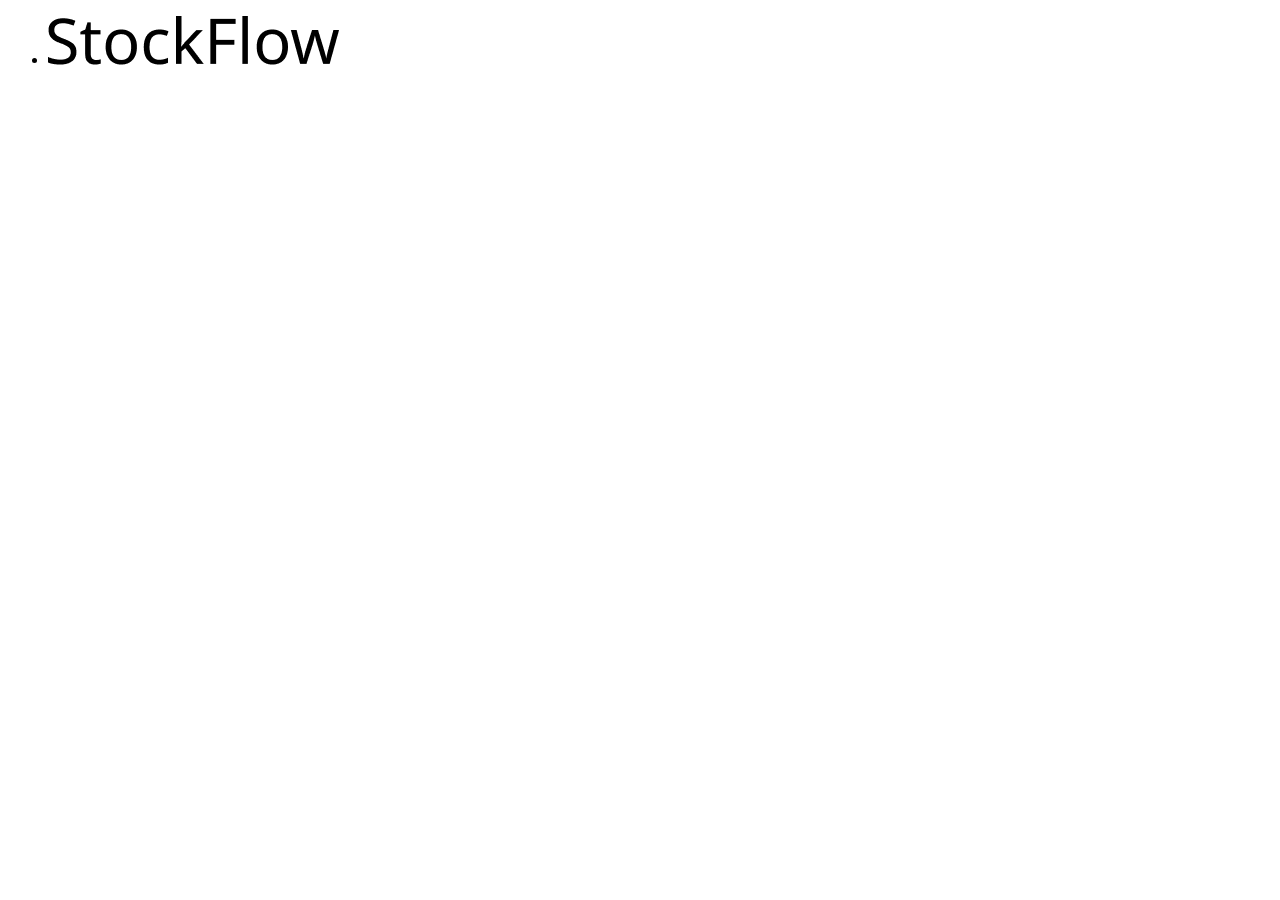
==== Spac_Lagersystem/frontend/index.html @ 48f7cf1b "Added primary frontend parts" ====
<!DOCTYPE html>
<html>
    <head>
        <meta charset="UTF-8">
        <link rel="stylesheet" href="styles.css">
    </head>
    <body>
        <header>
            <nav>
                <ul>
                    <li class="logo">
                        <img src="images/StockFlow.png" class="icon"> 
                    </li>
                </ul>
            </nav>
        </header>
        <script src="script.js"></script>
    </body>
</html>
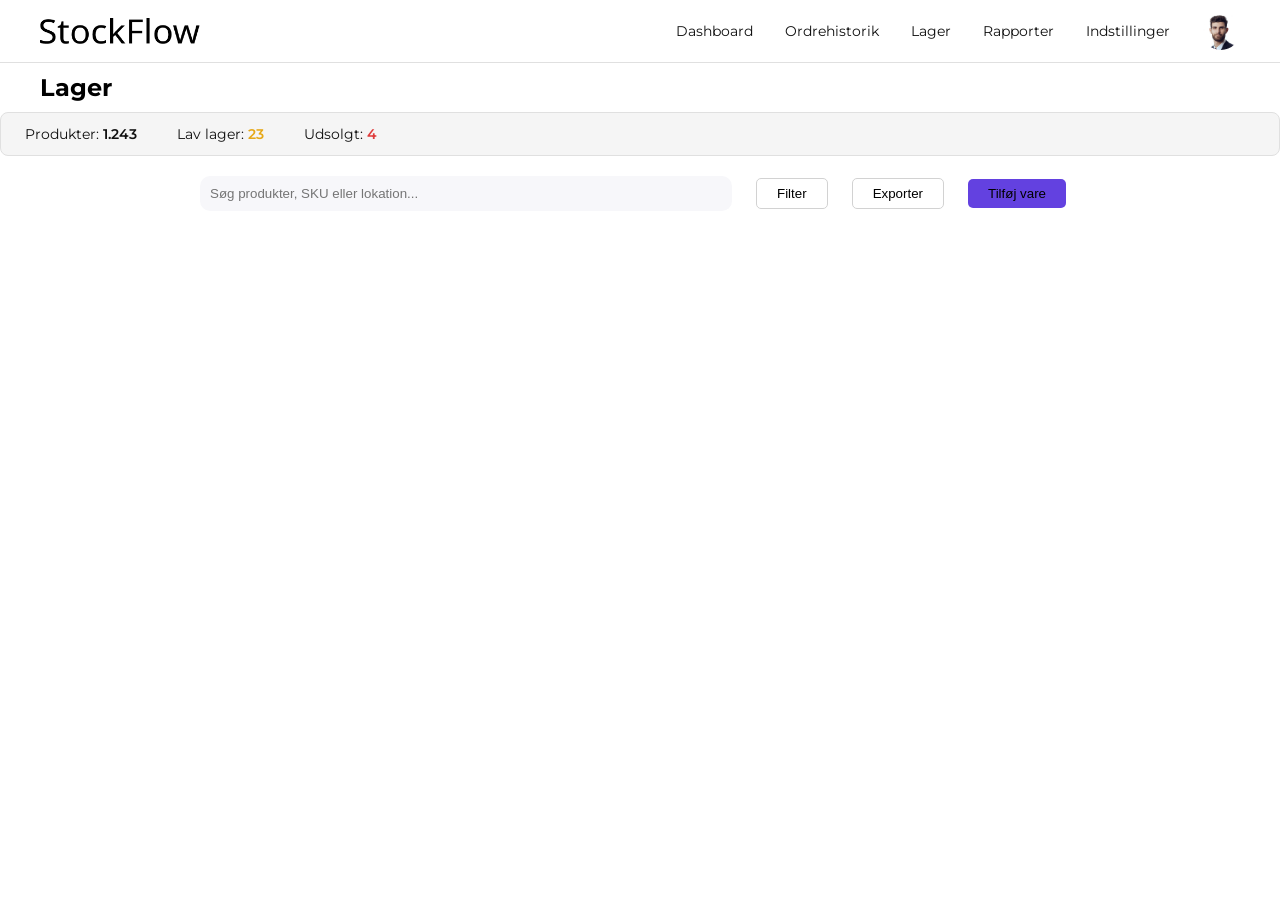
==== commit 24953fba: "Added codes" ====
--- a/Spac_Lagersystem/frontend/index.html
+++ b/Spac_Lagersystem/frontend/index.html
@@ -2,18 +2,45 @@
 <html>
     <head>
         <meta charset="UTF-8">
-        <link rel="stylesheet" href="styles.css">
+        <link rel="stylesheet" href="style.css">
+        <link href="https://fonts.googleapis.com/css2?family=Montserrat:wght@400;700&display=swap" rel="stylesheet">
     </head>
     <body>
         <header>
-            <nav>
-                <ul>
-                    <li class="logo">
-                        <img src="images/StockFlow.png" class="icon"> 
-                    </li>
-                </ul>
-            </nav>
+            <div>
+                <nav>
+                    <img src="images/StockFlow.png" class="logo"> 
+                    <ul>
+                        <li><a href="#">Dashboard</a></li>
+                        <li><a href="#">Ordrehistorik</a></li>
+                        <li><a href="#">Lager</a></li>
+                        <li><a href="#">Rapporter</a></li>
+                        <li><a href="#">Indstillinger</a></li>
+                        <li><img src="images/alex.jpg" alt="User Profile" class="circle-pic"></li>
+                    </ul>
+                </nav>
+            </div>
         </header>
+
+        <main>
+            <section>
+                <h1>Lager</h1>
+                <div class="stats-bar">
+                    <span class="stat">Produkter: <strong>1.243</strong></span>
+                    <span class="stat">Lav lager: <strong class="warning">23</strong></span>
+                    <span class="stat">Udsolgt: <strong class="danger">4</strong></span>
+                </div>
+            </section>
+
+            <section>
+                <div class="search-bar">
+                    <input type="text" placeholder="Søg produkter, SKU eller lokation...">
+                    <button class="btn filter">Filter</button>
+                    <button class="btn export">Exporter</button>
+                    <button class="btn add">Tilføj vare</button>
+            </section>
+
+        </main>
         <script src="script.js"></script>
     </body>
 </html>
--- a/Spac_Lagersystem/frontend/style.css
+++ b/Spac_Lagersystem/frontend/style.css
@@ -0,0 +1,124 @@
+body {
+    margin: 0;
+    padding: 0;
+    font-family: 'Montserrat', sans-serif;
+    background-color: #fff;
+}
+
+header {
+    border-bottom: 1px solid #e0e0e0;
+    margin-bottom: 10px;
+}
+
+nav {
+    display: flex;
+    align-items: center;
+    justify-content: space-between;
+    padding: 12px 40px;
+}
+
+.logo {
+    width: 160px;
+    cursor: pointer;
+    flex-shrink: 0;
+}
+
+nav ul {
+    list-style: none;
+    margin: 0;
+    padding: 0;
+    display: flex;
+    align-items: center;
+    gap: 32px;
+}
+
+nav ul li {
+    display: flex;
+    align-items: center;
+}
+
+nav ul li a {
+    color: #111;
+    text-decoration: none;
+    font-size: 14px;
+    font-weight: 400;
+    white-space: nowrap;
+}
+
+nav ul li a:hover {
+    color: #555;
+}
+
+.circle-pic {
+    width: 38px;
+    height: 38px;
+    border-radius: 50%;
+    object-fit: cover;
+    cursor: pointer;
+}
+
+h1{
+    margin-top: 0px;
+    margin-left: 40px;
+    font-weight: light;
+    margin-bottom: 0px;
+}
+
+section .product-overview{
+    background-color: #555;
+}
+
+.stats-bar {
+    margin-top: 10px;
+    background-color: #f5f5f5;
+    border: 1px solid #e0e0e0;
+    border-radius: 8px;
+    padding: 12px 24px;
+    display: flex;
+    align-items: center;
+    gap: 40px;
+}
+
+.stat {
+    font-size: 14px;
+    font-family: 'Montserrat', sans-serif;
+    color: #111;
+    font-weight: 400;
+}
+
+.stat strong {
+    font-weight: 600;
+}
+
+.warning {
+    color: #e6a817;  /* amber/orange */
+}
+
+.danger {
+    color: #e03c3c;  /* red */
+}
+
+.search-bar input{
+    background-color: #F7F7FA;
+    padding: 10px;
+    width: 40%;
+    margin-top: 20px;
+    margin-left: 200px;
+    border: none;
+    border-radius: 10px;
+}
+.btn{
+    margin-left: 20px;
+    padding: 7px 20px;
+}
+.filter, .export{
+    background-color: white;
+    border: 1px solid #d2d2d2;
+    border-radius: 5px;
+}
+
+.add{
+    background-color: #6341E0;
+    border: none;
+    border-radius: 5px;
+}
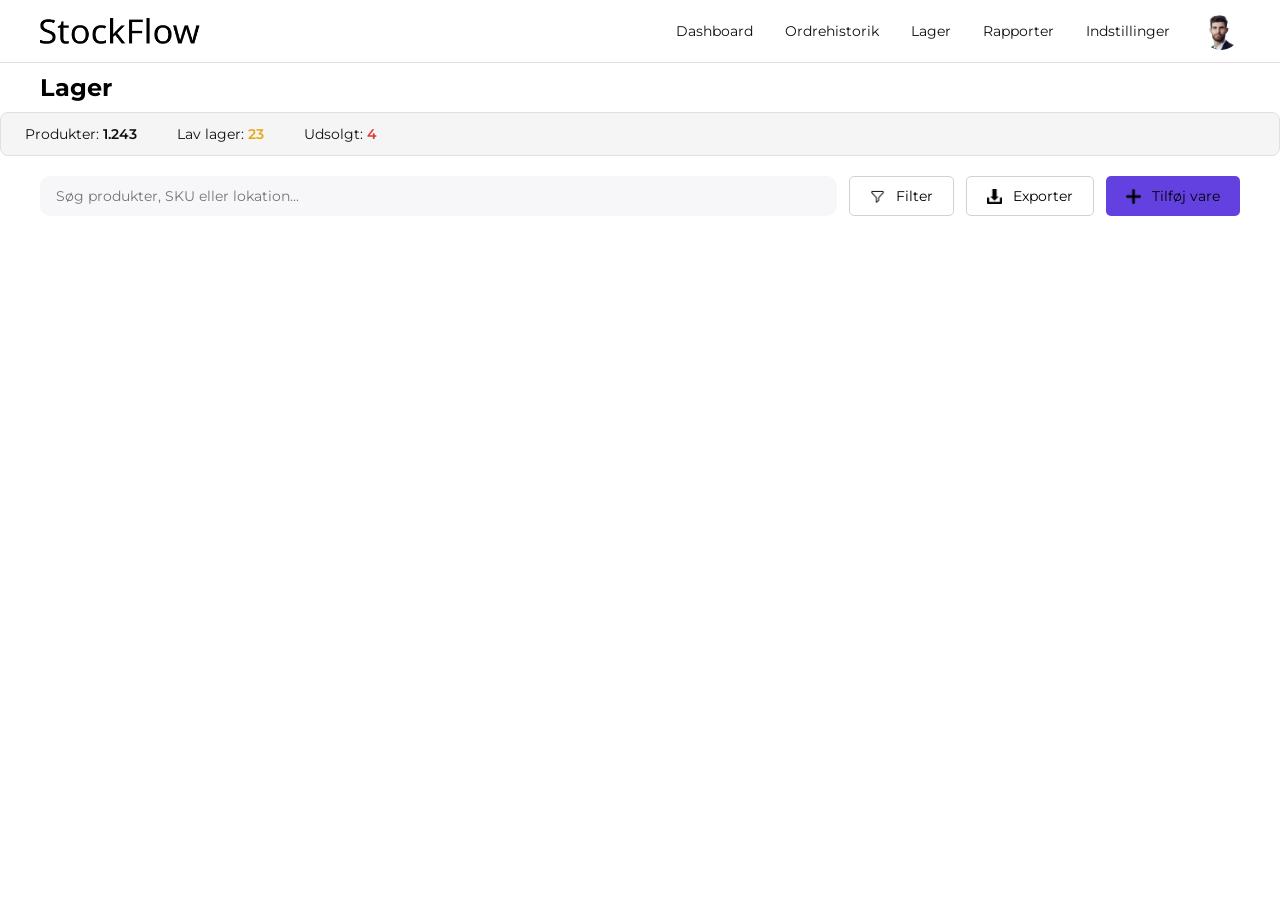
==== commit 705e32a6: "Buttons related changes" ====
--- a/Spac_Lagersystem/frontend/index.html
+++ b/Spac_Lagersystem/frontend/index.html
@@ -35,9 +35,9 @@
             <section>
                 <div class="search-bar">
                     <input type="text" placeholder="Søg produkter, SKU eller lokation...">
-                    <button class="btn filter">Filter</button>
-                    <button class="btn export">Exporter</button>
-                    <button class="btn add">Tilføj vare</button>
+                    <button class="btn filter"><img src="images/filter.png">Filter</button>
+                    <button class="btn export"><img src="images/import.png">Exporter</button>
+                    <button class="btn add"><img src="images/add.png">Tilføj vare</button>
             </section>
 
         </main>
--- a/Spac_Lagersystem/frontend/style.css
+++ b/Spac_Lagersystem/frontend/style.css
@@ -98,18 +98,35 @@
     color: #e03c3c;  /* red */
 }
 
-.search-bar input{
+.search-bar{
+    display: flex;
+    align-items: center;
+    gap: 12px;
+    margin-top: 20px;
+    padding: 0 40px;
+}
+
+.search-bar input {
     background-color: #F7F7FA;
-    padding: 10px;
-    width: 40%;
-    margin-top: 20px;
-    margin-left: 200px;
+    padding: 10px 16px;
+    flex: 1; 
     border: none;
     border-radius: 10px;
+    height: 40px;
+    box-sizing: border-box;
+    font-family: 'Montserrat', sans-serif;
+    font-size: 14px;
 }
-.btn{
-    margin-left: 20px;
-    padding: 7px 20px;
+.btn {
+    display: flex;
+    align-items: center;
+    gap: 6px;
+    padding: 0 20px;
+    height: 40px;
+    box-sizing: border-box;
+    cursor: pointer;
+    font-family: 'Montserrat', sans-serif;
+    font-size: 14px;
 }
 .filter, .export{
     background-color: white;
@@ -121,4 +138,10 @@
     background-color: #6341E0;
     border: none;
     border-radius: 5px;
+}
+
+.btn img{
+    width: 15px;
+    height: 15px;
+    margin-right: 5px;
 }
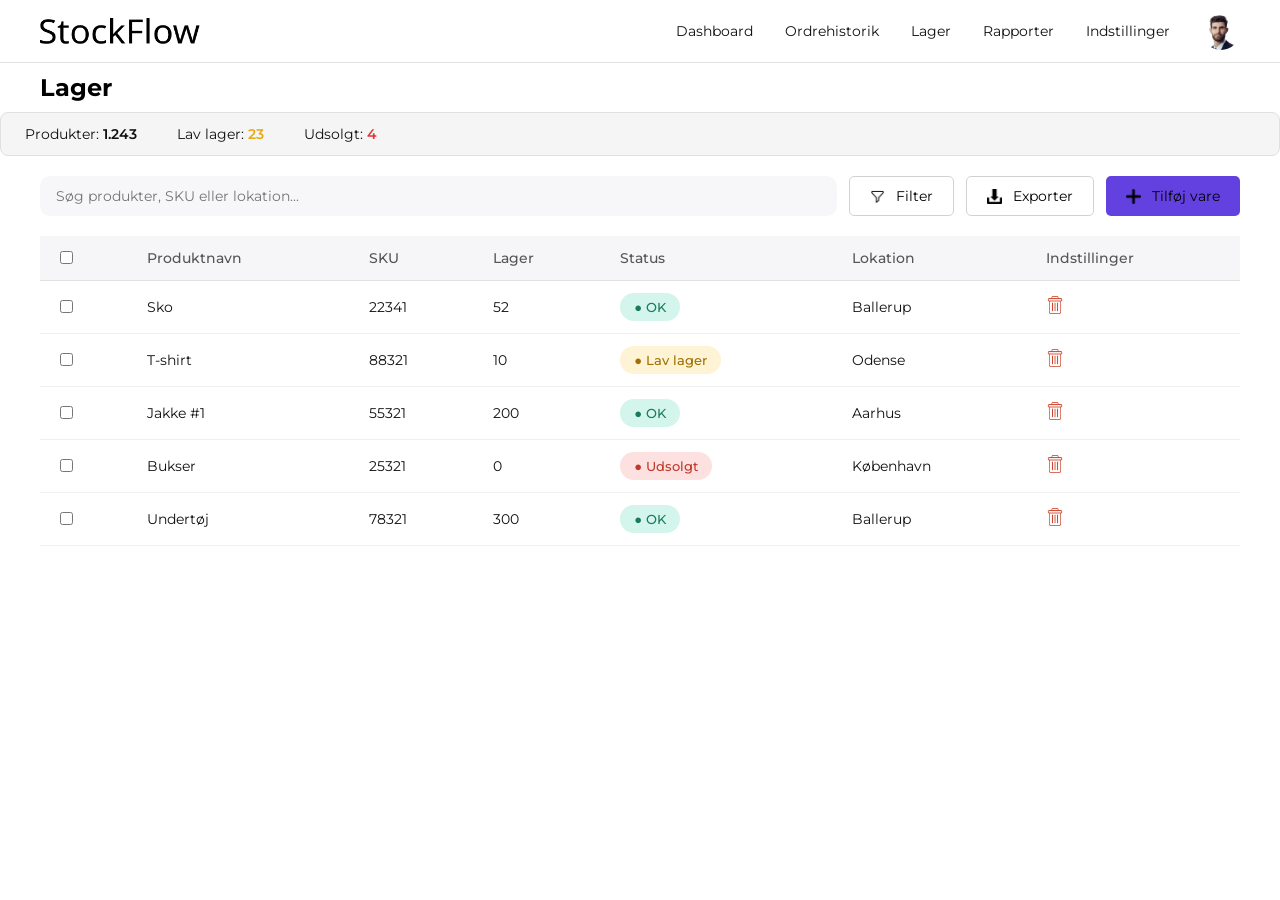
==== commit 95362f91: "Added JS lines of code" ====
--- a/Spac_Lagersystem/frontend/index.html
+++ b/Spac_Lagersystem/frontend/index.html
@@ -1,13 +1,14 @@
 <!DOCTYPE html>
 <html>
     <head>
+        <meta name="viewport" content="width=device-width, initial-scale=1.0">        
         <meta charset="UTF-8">
         <link rel="stylesheet" href="style.css">
         <link href="https://fonts.googleapis.com/css2?family=Montserrat:wght@400;700&display=swap" rel="stylesheet">
     </head>
     <body>
         <header>
-            <div>
+            <div class="container">
                 <nav>
                     <img src="images/StockFlow.png" class="logo"> 
                     <ul>
@@ -24,20 +25,46 @@
 
         <main>
             <section>
-                <h1>Lager</h1>
-                <div class="stats-bar">
-                    <span class="stat">Produkter: <strong>1.243</strong></span>
-                    <span class="stat">Lav lager: <strong class="warning">23</strong></span>
-                    <span class="stat">Udsolgt: <strong class="danger">4</strong></span>
+                <div class="container">
+                    <h1>Lager</h1>
+                    <div class="stats-bar">
+                        <span class="stat">Produkter: <strong>1.243</strong></span>
+                        <span class="stat">Lav lager: <strong class="warning">23</strong></span>
+                        <span class="stat">Udsolgt: <strong class="danger">4</strong></span>
+                    </div>
                 </div>
             </section>
 
             <section>
-                <div class="search-bar">
-                    <input type="text" placeholder="Søg produkter, SKU eller lokation...">
-                    <button class="btn filter"><img src="images/filter.png">Filter</button>
-                    <button class="btn export"><img src="images/import.png">Exporter</button>
-                    <button class="btn add"><img src="images/add.png">Tilføj vare</button>
+                <div class="container">
+                    <div class="search-bar">
+                        <input type="text" placeholder="Søg produkter, SKU eller lokation...">
+                        <button class="btn filter"><img src="images/filter.png">Filter</button>
+                        <button class="btn export"><img src="images/import.png">Exporter</button>
+                        <button class="btn add"><img src="images/add.png">Tilføj vare</button>
+                    </div>
+            </div>
+            </section>
+
+            <section>
+                <div>
+                    <table class="product-table">
+                        <thead>
+                            <tr>
+                                <th><input type="checkbox"></th>
+                                <th>Produktnavn</th>
+                                <th>SKU</th>
+                                <th>Lager</th>
+                                <th>Status</th>
+                                <th>Lokation</th>
+                                <th>Indstillinger</th>
+                            </tr>
+                        </thead>
+                        <tbody id="product-table-body">
+                            <!-- Rows inserted by JavaScript -->
+                        </tbody>
+                    </table>
+                </div>
             </section>
 
         </main>
--- a/Spac_Lagersystem/frontend/style.css
+++ b/Spac_Lagersystem/frontend/style.css
@@ -3,6 +3,10 @@
     padding: 0;
     font-family: 'Montserrat', sans-serif;
     background-color: #fff;
+}
+
+.container{
+
 }
 
 header {
@@ -144,4 +148,111 @@
     width: 15px;
     height: 15px;
     margin-right: 5px;
-}+}
+
+.table{
+    background-color: red;
+}
+
+.product-table {
+    width: calc(100% - 80px); /* matches your nav/search padding */
+    margin: 20px 40px;
+    border-collapse: collapse;
+    font-size: 14px;
+    font-family: 'Montserrat', sans-serif;
+}
+
+.product-table th {
+    font-weight: 500;
+    color: #555;
+    padding: 12px 16px;
+    text-align: left;
+    border-bottom: 1px solid #e0e0e0;
+}
+
+.product-table td {
+    padding: 12px 16px;
+    text-align: left;
+    border-bottom: 1px solid #f0f0f0;
+    color: #111;
+}
+
+.badge {
+    padding: 6px 14px;
+    border-radius: 20px;
+    font-size: 13px;
+    font-weight: 500;
+    display: inline-flex;
+    align-items: center;
+    gap: 6px;
+}
+
+.ok {
+    background-color: #d4f5ec;
+    color: #1a7a5e;
+}
+
+.lav-lager {
+    background-color: #fef3d4;
+    color: #a07000;
+}
+
+.udsolgt {
+    background-color: #fde0e0;
+    color: #c0392b;
+}
+
+.delete-icon {
+    width: 18px;
+    height: 18px;
+    cursor: pointer;
+    filter: invert(30%) sepia(100%) saturate(700%) hue-rotate(330deg);
+}
+
+th{
+    background-color: #f6f6f9;
+}
+
+@media (max-width: 480px) {
+    nav ul {
+        display: none;
+    }
+
+    .logo {
+        width: 120px;
+    }
+
+    h1 {
+        margin-left: 16px;
+        font-size: 24px;
+    }
+
+    .stats-bar {
+        flex-direction: column;
+        align-items: flex-start;
+        gap: 8px;
+        margin: 10px 16px;
+    }
+
+    .search-bar {
+        padding: 0 16px;
+        flex-wrap: wrap;
+    }
+
+    .search-bar input {
+        width: 100%;
+        flex: none;
+    }
+
+    .btn {
+        font-size: 12px;
+        padding: 0 12px;
+    }
+
+    .product-table {
+        width: calc(100% - 32px);
+        margin: 20px 16px;
+        display: block;
+        overflow-x: auto;
+    }
+}
